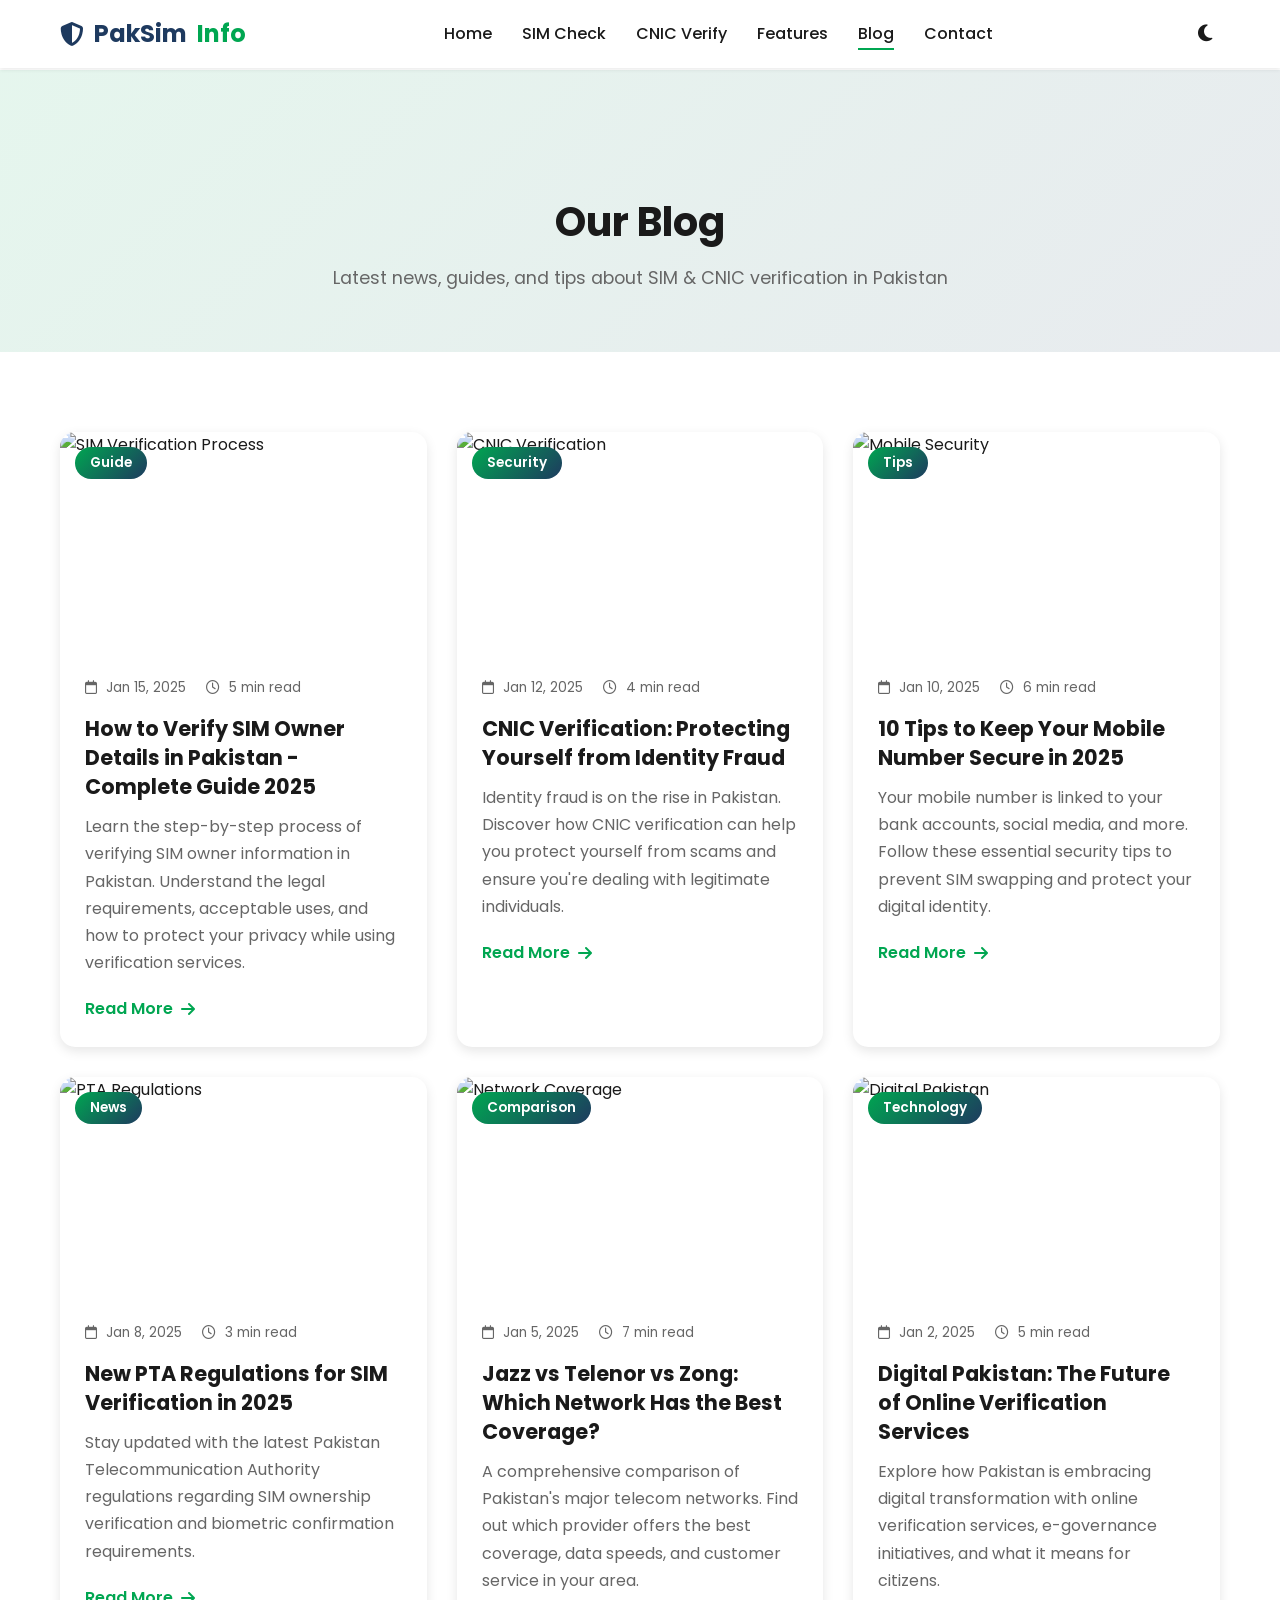
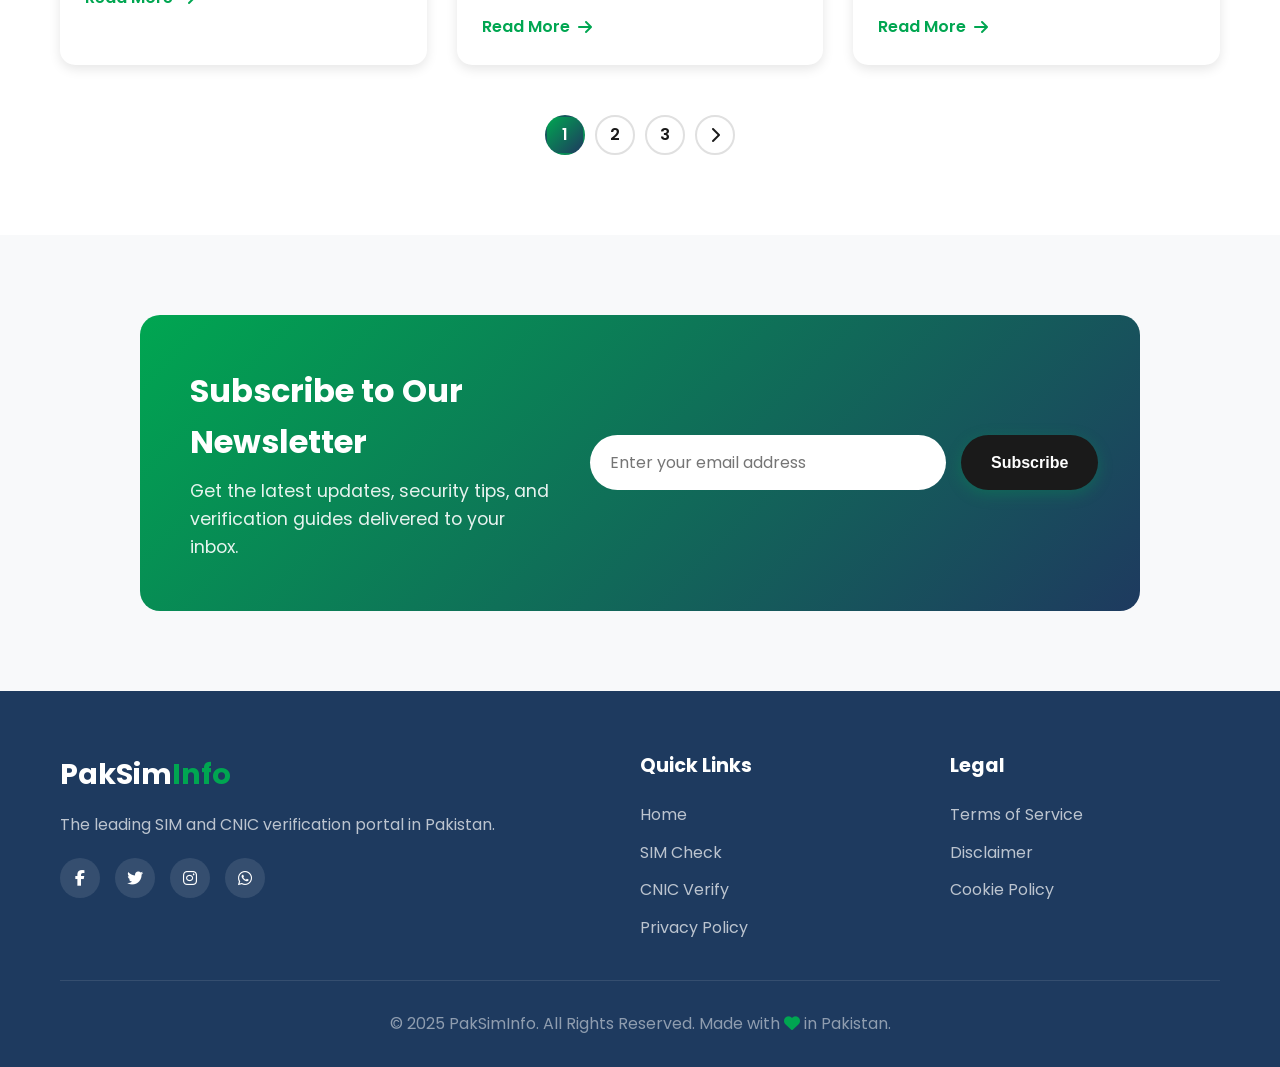
==== blog.html @ 17cde90c "Title: Add production-ready pages and improve website structure Key features implemented: - New blog" ====
<!DOCTYPE html>
<html lang="en">
<head>
    <meta charset="UTF-8">
    <meta name="viewport" content="width=device-width, initial-scale=1.0">
    <title>Blog - PakSimInfo - SIM & CNIC Verification Guide</title>
    <meta name="description" content="Read the latest articles about SIM verification, CNIC checks, mobile security, and digital identity in Pakistan.">
    <meta name="robots" content="index, follow">
    
    <!-- Open Graph Meta Tags -->
    <meta property="og:title" content="Blog - PakSimInfo">
    <meta property="og:description" content="Latest articles and guides about SIM and CNIC verification in Pakistan.">
    <meta property="og:type" content="website">
    <meta property="og:url" content="https://paksiminfo.pk/blog.html">
    
    <!-- Google Fonts -->
    <link href="https://fonts.googleapis.com/css2?family=Poppins:wght@300;400;500;600;700&display=swap" rel="stylesheet">
    
    <!-- Font Awesome -->
    <link rel="stylesheet" href="https://cdnjs.cloudflare.com/ajax/libs/font-awesome/6.4.0/css/all.min.css">
    
    <!-- Custom CSS -->
    <link rel="stylesheet" href="css/style.css">
    
    <!-- Canonical URL -->
    <link rel="canonical" href="https://paksiminfo.pk/blog.html">
</head>
<body>

    <!-- Header -->
    <header class="header">
        <div class="container">
            <nav class="navbar">
                <a href="index.html" class="logo">
                    <i class="fas fa-shield-alt"></i> PakSim<span>Info</span>
                </a>
                
                <ul class="nav-menu" id="navMenu">
                    <li><a href="index.html#home" class="nav-link">Home</a></li>
                    <li><a href="index.html#sim-check" class="nav-link">SIM Check</a></li>
                    <li><a href="index.html#cnic-check" class="nav-link">CNIC Verify</a></li>
                    <li><a href="index.html#features" class="nav-link">Features</a></li>
                    <li><a href="blog.html" class="nav-link active">Blog</a></li>
                    <li><a href="index.html#contact" class="nav-link">Contact</a></li>
                </ul>

                <div class="nav-actions">
                    <button class="theme-toggle" id="themeToggle" aria-label="Toggle Dark Mode">
                        <i class="fas fa-moon"></i>
                    </button>
                    <a href="index.html#sim-check" class="btn btn-primary mobile-only">Check Now</a>
                    <div class="hamburger" id="hamburger">
                        <span class="bar"></span>
                        <span class="bar"></span>
                        <span class="bar"></span>
                    </div>
                </div>
            </nav>
        </div>
    </header>

    <!-- Page Hero -->
    <section class="page-hero">
        <div class="container">
            <h1>Our Blog</h1>
            <p>Latest news, guides, and tips about SIM & CNIC verification in Pakistan</p>
        </div>
    </section>

    <!-- Blog Section -->
    <section class="section">
        <div class="container">
            <div class="blog-grid">
                <!-- Article 1 -->
                <article class="blog-card">
                    <div class="blog-image">
                        <img src="https://images.unsplash.com/photo-1556742049-0cfed4f6a45d?w=500&h=300&fit=crop" alt="SIM Verification Process">
                        <span class="blog-category">Guide</span>
                    </div>
                    <div class="blog-content">
                        <div class="blog-meta">
                            <span><i class="far fa-calendar"></i> Jan 15, 2025</span>
                            <span><i class="far fa-clock"></i> 5 min read</span>
                        </div>
                        <h3>How to Verify SIM Owner Details in Pakistan - Complete Guide 2025</h3>
                        <p>Learn the step-by-step process of verifying SIM owner information in Pakistan. Understand the legal requirements, acceptable uses, and how to protect your privacy while using verification services.</p>
                        <a href="#" class="read-more">Read More <i class="fas fa-arrow-right"></i></a>
                    </div>
                </article>

                <!-- Article 2 -->
                <article class="blog-card">
                    <div class="blog-image">
                        <img src="https://images.unsplash.com/photo-1581092921461-eab62e97a782?w=500&h=300&fit=crop" alt="CNIC Verification">
                        <span class="blog-category">Security</span>
                    </div>
                    <div class="blog-content">
                        <div class="blog-meta">
                            <span><i class="far fa-calendar"></i> Jan 12, 2025</span>
                            <span><i class="far fa-clock"></i> 4 min read</span>
                        </div>
                        <h3>CNIC Verification: Protecting Yourself from Identity Fraud</h3>
                        <p>Identity fraud is on the rise in Pakistan. Discover how CNIC verification can help you protect yourself from scams and ensure you're dealing with legitimate individuals.</p>
                        <a href="#" class="read-more">Read More <i class="fas fa-arrow-right"></i></a>
                    </div>
                </article>

                <!-- Article 3 -->
                <article class="blog-card">
                    <div class="blog-image">
                        <img src="https://images.unsplash.com/photo-1563986768609-322da13575f3?w=500&h=300&fit=crop" alt="Mobile Security">
                        <span class="blog-category">Tips</span>
                    </div>
                    <div class="blog-content">
                        <div class="blog-meta">
                            <span><i class="far fa-calendar"></i> Jan 10, 2025</span>
                            <span><i class="far fa-clock"></i> 6 min read</span>
                        </div>
                        <h3>10 Tips to Keep Your Mobile Number Secure in 2025</h3>
                        <p>Your mobile number is linked to your bank accounts, social media, and more. Follow these essential security tips to prevent SIM swapping and protect your digital identity.</p>
                        <a href="#" class="read-more">Read More <i class="fas fa-arrow-right"></i></a>
                    </div>
                </article>

                <!-- Article 4 -->
                <article class="blog-card">
                    <div class="blog-image">
                        <img src="https://images.unsplash.com/photo-1555421689-d68471e189f2?w=500&h=300&fit=crop" alt="PTA Regulations">
                        <span class="blog-category">News</span>
                    </div>
                    <div class="blog-content">
                        <div class="blog-meta">
                            <span><i class="far fa-calendar"></i> Jan 8, 2025</span>
                            <span><i class="far fa-clock"></i> 3 min read</span>
                        </div>
                        <h3>New PTA Regulations for SIM Verification in 2025</h3>
                        <p>Stay updated with the latest Pakistan Telecommunication Authority regulations regarding SIM ownership verification and biometric confirmation requirements.</p>
                        <a href="#" class="read-more">Read More <i class="fas fa-arrow-right"></i></a>
                    </div>
                </article>

                <!-- Article 5 -->
                <article class="blog-card">
                    <div class="blog-image">
                        <img src="https://images.unsplash.com/photo-1573166341631-98e8b3a3c1d7?w=500&h=300&fit=crop" alt="Network Coverage">
                        <span class="blog-category">Comparison</span>
                    </div>
                    <div class="blog-content">
                        <div class="blog-meta">
                            <span><i class="far fa-calendar"></i> Jan 5, 2025</span>
                            <span><i class="far fa-clock"></i> 7 min read</span>
                        </div>
                        <h3>Jazz vs Telenor vs Zong: Which Network Has the Best Coverage?</h3>
                        <p>A comprehensive comparison of Pakistan's major telecom networks. Find out which provider offers the best coverage, data speeds, and customer service in your area.</p>
                        <a href="#" class="read-more">Read More <i class="fas fa-arrow-right"></i></a>
                    </div>
                </article>

                <!-- Article 6 -->
                <article class="blog-card">
                    <div class="blog-image">
                        <img src="https://images.unsplash.com/photo-1563013544-824ae1b704d3?w=500&h=300&fit=crop" alt="Digital Pakistan">
                        <span class="blog-category">Technology</span>
                    </div>
                    <div class="blog-content">
                        <div class="blog-meta">
                            <span><i class="far fa-calendar"></i> Jan 2, 2025</span>
                            <span><i class="far fa-clock"></i> 5 min read</span>
                        </div>
                        <h3>Digital Pakistan: The Future of Online Verification Services</h3>
                        <p>Explore how Pakistan is embracing digital transformation with online verification services, e-governance initiatives, and what it means for citizens.</p>
                        <a href="#" class="read-more">Read More <i class="fas fa-arrow-right"></i></a>
                    </div>
                </article>
            </div>

            <!-- Pagination -->
            <div class="pagination">
                <a href="#" class="active">1</a>
                <a href="#">2</a>
                <a href="#">3</a>
                <a href="#"><i class="fas fa-chevron-right"></i></a>
            </div>
        </div>
    </section>

    <!-- Newsletter Section -->
    <section class="section bg-light">
        <div class="container">
            <div class="newsletter-box">
                <div class="newsletter-content">
                    <h2>Subscribe to Our Newsletter</h2>
                    <p>Get the latest updates, security tips, and verification guides delivered to your inbox.</p>
                </div>
                <form class="newsletter-form">
                    <input type="email" placeholder="Enter your email address" required>
                    <button type="submit" class="btn btn-primary">Subscribe</button>
                </form>
            </div>
        </div>
    </section>

    <!-- Footer -->
    <footer class="footer">
        <div class="container">
            <div class="footer-content">
                <div class="footer-logo">
                    <h3>PakSim<span>Info</span></h3>
                    <p>The leading SIM and CNIC verification portal in Pakistan.</p>
                    <div class="social-links">
                        <a href="#"><i class="fab fa-facebook-f"></i></a>
                        <a href="#"><i class="fab fa-twitter"></i></a>
                        <a href="#"><i class="fab fa-instagram"></i></a>
                        <a href="#"><i class="fab fa-whatsapp"></i></a>
                    </div>
                </div>
                
                <div class="footer-links">
                    <h4>Quick Links</h4>
                    <ul>
                        <li><a href="index.html#home">Home</a></li>
                        <li><a href="index.html#sim-check">SIM Check</a></li>
                        <li><a href="index.html#cnic-check">CNIC Verify</a></li>
                        <li><a href="privacy-policy.html">Privacy Policy</a></li>
                    </ul>
                </div>
                
                <div class="footer-links">
                    <h4>Legal</h4>
                    <ul>
                        <li><a href="terms-of-service.html">Terms of Service</a></li>
                        <li><a href="#">Disclaimer</a></li>
                        <li><a href="#">Cookie Policy</a></li>
                    </ul>
                </div>
            </div>
            <div class="footer-bottom">
                <p>&copy; 2025 PakSimInfo. All Rights Reserved. Made with <i class="fas fa-heart"></i> in Pakistan.</p>
            </div>
        </div>
    </footer>

    <!-- JavaScript -->
    <script src="js/main.js"></script>
</body>
</html>
---- css/style.css ----
/* ===================================
   CSS Variables & Reset
   =================================== */
:root {
    --primary-color: #00a651;
    --primary-dark: #008f45;
    --secondary-color: #1e3a5f;
    --accent-color: #ffc107;
    --text-dark: #1a1a1a;
    --text-light: #666666;
    --bg-light: #f8f9fa;
    --bg-white: #ffffff;
    --border-color: #e0e0e0;
    --shadow-sm: 0 2px 4px rgba(0,0,0,0.08);
    --shadow-md: 0 4px 12px rgba(0,0,0,0.1);
    --shadow-lg: 0 8px 24px rgba(0,0,0,0.12);
    --gradient-primary: linear-gradient(135deg, var(--primary-color), var(--secondary-color));
    --transition: all 0.3s ease;
}

[data-theme="dark"] {
    --text-dark: #f0f0f0;
    --text-light: #b0b0b0;
    --bg-light: #1a1a2e;
    --bg-white: #16213e;
    --border-color: #2d2d44;
    --shadow-sm: 0 2px 4px rgba(0,0,0,0.3);
    --shadow-md: 0 4px 12px rgba(0,0,0,0.4);
    --shadow-lg: 0 8px 24px rgba(0,0,0,0.5);
}

* {
    margin: 0;
    padding: 0;
    box-sizing: border-box;
}

html {
    scroll-behavior: smooth;
}

body {
    font-family: 'Poppins', sans-serif;
    color: var(--text-dark);
    background-color: var(--bg-white);
    line-height: 1.6;
    transition: var(--transition);
}

.container {
    max-width: 1200px;
    margin: 0 auto;
    padding: 0 20px;
}

img {
    max-width: 100%;
    height: auto;
}

a {
    text-decoration: none;
    color: inherit;
}

ul {
    list-style: none;
}

/* ===================================
   Buttons
   =================================== */
.btn {
    display: inline-block;
    padding: 12px 30px;
    border-radius: 50px;
    font-weight: 600;
    font-size: 1rem;
    cursor: pointer;
    transition: var(--transition);
    border: none;
    text-align: center;
}

.btn-primary {
    background: var(--gradient-primary);
    color: white;
    box-shadow: 0 4px 15px rgba(0, 166, 81, 0.3);
}

.btn-primary:hover {
    transform: translateY(-2px);
    box-shadow: 0 6px 20px rgba(0, 166, 81, 0.4);
}

.btn-outline {
    background: transparent;
    border: 2px solid var(--primary-color);
    color: var(--primary-color);
}

.btn-outline:hover {
    background: var(--primary-color);
    color: white;
}

.btn-block {
    width: 100%;
    display: block;
}

.btn-sm {
    padding: 8px 20px;
    font-size: 0.9rem;
}

/* ===================================
   Header & Navigation
   =================================== */
.header {
    background: var(--bg-white);
    box-shadow: var(--shadow-sm);
    position: fixed;
    width: 100%;
    top: 0;
    z-index: 1000;
    transition: var(--transition);
}

.navbar {
    display: flex;
    justify-content: space-between;
    align-items: center;
    padding: 15px 0;
}

.logo {
    font-size: 1.5rem;
    font-weight: 700;
    color: var(--secondary-color);
    display: flex;
    align-items: center;
    gap: 10px;
}

.logo span {
    color: var(--primary-color);
}

.nav-menu {
    display: flex;
    gap: 30px;
}

.nav-link {
    font-weight: 500;
    color: var(--text-dark);
    transition: var(--transition);
    position: relative;
}

.nav-link::after {
    content: '';
    position: absolute;
    bottom: -5px;
    left: 0;
    width: 0;
    height: 2px;
    background: var(--primary-color);
    transition: var(--transition);
}

.nav-link:hover::after,
.nav-link.active::after {
    width: 100%;
}

.nav-link:hover {
    color: var(--primary-color);
}

.nav-actions {
    display: flex;
    align-items: center;
    gap: 15px;
}

.theme-toggle {
    background: none;
    border: none;
    font-size: 1.2rem;
    color: var(--text-dark);
    cursor: pointer;
    padding: 8px;
    border-radius: 50%;
    transition: var(--transition);
}

.theme-toggle:hover {
    background: var(--bg-light);
}

.hamburger {
    display: none;
    flex-direction: column;
    cursor: pointer;
    gap: 5px;
}

.bar {
    width: 25px;
    height: 3px;
    background: var(--text-dark);
    transition: var(--transition);
}

.mobile-only {
    display: none;
}

/* ===================================
   Hero Section
   =================================== */
.hero {
    padding: 140px 0 80px;
    background: linear-gradient(135deg, rgba(0, 166, 81, 0.05), rgba(30, 58, 95, 0.05));
}

.hero .container {
    display: grid;
    grid-template-columns: 1fr 1fr;
    gap: 50px;
    align-items: center;
}

.hero-content h1 {
    font-size: 3rem;
    line-height: 1.2;
    margin-bottom: 20px;
    color: var(--text-dark);
}

.highlight {
    color: var(--primary-color);
    background: linear-gradient(135deg, var(--primary-color), var(--secondary-color));
    -webkit-background-clip: text;
    -webkit-text-fill-color: transparent;
}

.hero-content p {
    font-size: 1.1rem;
    color: var(--text-light);
    margin-bottom: 30px;
}

.hero-buttons {
    display: flex;
    gap: 15px;
    margin-bottom: 50px;
}

.stats {
    display: flex;
    gap: 40px;
}

.stat-item h3 {
    font-size: 2rem;
    color: var(--primary-color);
    font-weight: 700;
}

.stat-item p {
    font-size: 0.9rem;
    color: var(--text-light);
}

.hero-image img {
    animation: float 3s ease-in-out infinite;
}

@keyframes float {
    0%, 100% { transform: translateY(0); }
    50% { transform: translateY(-20px); }
}

/* Fade In Animations */
.fade-in {
    opacity: 0;
    transform: translateY(30px);
    animation: fadeInUp 0.8s ease forwards;
}

.delay-1 { animation-delay: 0.2s; }
.delay-2 { animation-delay: 0.4s; }
.delay-3 { animation-delay: 0.6s; }

@keyframes fadeInUp {
    to {
        opacity: 1;
        transform: translateY(0);
    }
}

/* ===================================
   Sections General
   =================================== */
.section {
    padding: 80px 0;
}

.bg-light {
    background: var(--bg-light);
}

.section-header {
    text-align: center;
    margin-bottom: 50px;
}

.section-header h2 {
    font-size: 2.5rem;
    color: var(--text-dark);
    margin-bottom: 15px;
}

.section-header p {
    color: var(--text-light);
    font-size: 1.1rem;
}

/* ===================================
   Checker Cards (SIM & CNIC)
   =================================== */
.checker-card {
    background: var(--bg-white);
    border-radius: 20px;
    box-shadow: var(--shadow-lg);
    padding: 40px;
    max-width: 600px;
    margin: 0 auto;
}

.card-header {
    display: flex;
    gap: 20px;
    margin-bottom: 30px;
    border-bottom: 2px solid var(--border-color);
    padding-bottom: 15px;
}

.tab-btn {
    padding: 10px 25px;
    cursor: pointer;
    font-weight: 600;
    color: var(--text-light);
    border-radius: 10px;
    transition: var(--transition);
}

.tab-btn.active {
    background: var(--gradient-primary);
    color: white;
}

.checker-form {
    display: flex;
    flex-direction: column;
    gap: 20px;
}

.input-group {
    display: flex;
    flex-direction: column;
    gap: 8px;
}

.input-group label {
    font-weight: 600;
    color: var(--text-dark);
}

.input-wrapper {
    display: flex;
    align-items: center;
    border: 2px solid var(--border-color);
    border-radius: 10px;
    overflow: hidden;
    transition: var(--transition);
}

.input-wrapper:focus-within {
    border-color: var(--primary-color);
    box-shadow: 0 0 0 3px rgba(0, 166, 81, 0.1);
}

.prefix {
    background: var(--bg-light);
    padding: 15px;
    font-weight: 600;
    color: var(--text-dark);
    border-right: 1px solid var(--border-color);
}

.input-wrapper input {
    flex: 1;
    border: none;
    padding: 15px;
    font-size: 1rem;
    font-family: inherit;
    outline: none;
    color: var(--text-dark);
    background: transparent;
}

.help-text {
    font-size: 0.85rem;
    color: var(--text-light);
}

.error-msg {
    color: #dc3545;
    font-size: 0.85rem;
    min-height: 20px;
}

.captcha-box {
    background: var(--bg-light);
    padding: 15px;
    border-radius: 10px;
    display: flex;
    flex-direction: column;
    gap: 10px;
}

.captcha-question {
    font-weight: 700;
    font-size: 1.1rem;
    color: var(--text-dark);
    letter-spacing: 2px;
}

.captcha-box input {
    padding: 12px;
    border: 2px solid var(--border-color);
    border-radius: 8px;
    font-size: 1rem;
    font-family: inherit;
    outline: none;
}

.checkbox-group {
    display: flex;
    align-items: flex-start;
    gap: 10px;
}

.checkbox-group input[type="checkbox"] {
    width: 20px;
    height: 20px;
    cursor: pointer;
}

.checkbox-group label {
    font-size: 0.9rem;
    color: var(--text-light);
    cursor: pointer;
}

/* Loading State */
.loading-state {
    text-align: center;
    padding: 40px;
}

.spinner {
    width: 50px;
    height: 50px;
    border: 4px solid var(--border-color);
    border-top-color: var(--primary-color);
    border-radius: 50%;
    margin: 0 auto 20px;
    animation: spin 1s linear infinite;
}

@keyframes spin {
    to { transform: rotate(360deg); }
}

/* Result State */
.result-state {
    animation: slideDown 0.5s ease;
}

@keyframes slideDown {
    from {
        opacity: 0;
        transform: translateY(-20px);
    }
    to {
        opacity: 1;
        transform: translateY(0);
    }
}

.result-header {
    background: linear-gradient(135deg, var(--primary-color), var(--secondary-color));
    color: white;
    padding: 15px;
    border-radius: 10px;
    text-align: center;
    font-weight: 600;
    margin-bottom: 25px;
    display: flex;
    align-items: center;
    justify-content: center;
    gap: 10px;
}

.result-grid {
    display: grid;
    grid-template-columns: repeat(2, 1fr);
    gap: 20px;
    margin-bottom: 25px;
}

.result-item {
    background: var(--bg-light);
    padding: 15px;
    border-radius: 10px;
}

.result-item .label {
    display: block;
    font-size: 0.85rem;
    color: var(--text-light);
    margin-bottom: 5px;
}

.result-item .value {
    font-weight: 600;
    color: var(--text-dark);
    font-size: 1rem;
}

.status-active {
    color: var(--primary-color);
}

/* CNIC Card Display */
.cnic-card-display {
    background: linear-gradient(135deg, #f0fdf4, #ecfdf5);
    border: 2px solid var(--primary-color);
    border-radius: 15px;
    padding: 25px;
    margin-top: 20px;
}

.cnic-header {
    display: flex;
    align-items: center;
    gap: 15px;
    border-bottom: 2px solid var(--primary-color);
    padding-bottom: 15px;
    margin-bottom: 20px;
}

.emblem {
    width: 50px;
    height: 50px;
}

.cnic-title h4 {
    font-size: 1rem;
    color: var(--secondary-color);
}

.cnic-title p {
    font-size: 0.85rem;
    color: var(--text-light);
}

.cnic-row {
    display: flex;
    justify-content: space-between;
    padding: 10px 0;
    border-bottom: 1px dashed var(--border-color);
}

.cnic-row:last-child {
    border-bottom: none;
}

.cnic-row span {
    color: var(--text-light);
    font-size: 0.9rem;
}

.cnic-row strong {
    color: var(--text-dark);
    font-size: 0.95rem;
}

/* ===================================
   Features Section
   =================================== */
.features-grid {
    display: grid;
    grid-template-columns: repeat(auto-fit, minmax(250px, 1fr));
    gap: 30px;
}

.feature-card {
    background: var(--bg-white);
    padding: 30px;
    border-radius: 15px;
    box-shadow: var(--shadow-md);
    text-align: center;
    transition: var(--transition);
}

.feature-card:hover {
    transform: translateY(-10px);
    box-shadow: var(--shadow-lg);
}

.icon-box {
    width: 70px;
    height: 70px;
    background: linear-gradient(135deg, var(--primary-color), var(--secondary-color));
    border-radius: 50%;
    display: flex;
    align-items: center;
    justify-content: center;
    margin: 0 auto 20px;
    color: white;
    font-size: 1.5rem;
}

.feature-card h3 {
    margin-bottom: 15px;
    color: var(--text-dark);
}

.feature-card p {
    color: var(--text-light);
    font-size: 0.95rem;
}

/* ===================================
   FAQ Section
   =================================== */
.faq-container {
    max-width: 800px;
    margin: 0 auto;
}

.faq-item {
    background: var(--bg-white);
    border-radius: 10px;
    margin-bottom: 15px;
    box-shadow: var(--shadow-sm);
    overflow: hidden;
}

.faq-question {
    padding: 20px;
    display: flex;
    justify-content: space-between;
    align-items: center;
    cursor: pointer;
    transition: var(--transition);
}

.faq-question:hover {
    background: var(--bg-light);
}

.faq-question h3 {
    font-size: 1.1rem;
    color: var(--text-dark);
    font-weight: 600;
}

.faq-question i {
    color: var(--primary-color);
    transition: var(--transition);
}

.faq-item.active .faq-question i {
    transform: rotate(180deg);
}

.faq-answer {
    max-height: 0;
    overflow: hidden;
    transition: max-height 0.3s ease;
}

.faq-item.active .faq-answer {
    max-height: 200px;
}

.faq-answer p {
    padding: 0 20px 20px;
    color: var(--text-light);
}

/* ===================================
   Contact Section
   =================================== */
.contact-wrapper {
    display: grid;
    grid-template-columns: 1fr 1fr;
    gap: 50px;
    max-width: 1000px;
    margin: 0 auto;
}

.contact-info {
    display: flex;
    flex-direction: column;
    gap: 30px;
}

.info-item {
    display: flex;
    gap: 20px;
    align-items: flex-start;
}

.info-item i {
    width: 50px;
    height: 50px;
    background: linear-gradient(135deg, var(--primary-color), var(--secondary-color));
    border-radius: 50%;
    display: flex;
    align-items: center;
    justify-content: center;
    color: white;
    font-size: 1.2rem;
}

.info-item h4 {
    color: var(--text-dark);
    margin-bottom: 5px;
}

.info-item p {
    color: var(--text-light);
}

.contact-form {
    display: flex;
    flex-direction: column;
    gap: 20px;
}

.contact-form input,
.contact-form textarea {
    padding: 15px;
    border: 2px solid var(--border-color);
    border-radius: 10px;
    font-family: inherit;
    font-size: 1rem;
    outline: none;
    transition: var(--transition);
    background: var(--bg-white);
    color: var(--text-dark);
}

.contact-form input:focus,
.contact-form textarea:focus {
    border-color: var(--primary-color);
}

/* ===================================
   Footer
   =================================== */
.footer {
    background: var(--secondary-color);
    color: white;
    padding: 60px 0 30px;
}

.footer-content {
    display: grid;
    grid-template-columns: 2fr 1fr 1fr;
    gap: 40px;
    margin-bottom: 40px;
}

.footer-logo h3 {
    font-size: 1.8rem;
    margin-bottom: 15px;
}

.footer-logo h3 span {
    color: var(--primary-color);
}

.footer-logo p {
    color: rgba(255,255,255,0.7);
    margin-bottom: 20px;
}

.social-links {
    display: flex;
    gap: 15px;
}

.social-links a {
    width: 40px;
    height: 40px;
    background: rgba(255,255,255,0.1);
    border-radius: 50%;
    display: flex;
    align-items: center;
    justify-content: center;
    transition: var(--transition);
}

.social-links a:hover {
    background: var(--primary-color);
    transform: translateY(-3px);
}

.footer-links h4 {
    margin-bottom: 20px;
    font-size: 1.2rem;
}

.footer-links ul {
    display: flex;
    flex-direction: column;
    gap: 12px;
}

.footer-links a {
    color: rgba(255,255,255,0.7);
    transition: var(--transition);
}

.footer-links a:hover {
    color: var(--primary-color);
    padding-left: 5px;
}

.footer-bottom {
    text-align: center;
    padding-top: 30px;
    border-top: 1px solid rgba(255,255,255,0.1);
    color: rgba(255,255,255,0.5);
}

.footer-bottom i {
    color: var(--primary-color);
}

/* ===================================
   Toast Notification
   =================================== */
.toast {
    position: fixed;
    bottom: 30px;
    right: 30px;
    background: var(--secondary-color);
    color: white;
    padding: 15px 25px;
    border-radius: 10px;
    box-shadow: var(--shadow-lg);
    transform: translateX(150%);
    transition: transform 0.3s ease;
    z-index: 2000;
}

.toast.show {
    transform: translateX(0);
}

/* ===================================
   Responsive Design
   =================================== */
@media (max-width: 992px) {
    .hero .container {
        grid-template-columns: 1fr;
        text-align: center;
    }
    
    .hero-content h1 {
        font-size: 2.5rem;
    }
    
    .hero-buttons {
        justify-content: center;
    }
    
    .stats {
        justify-content: center;
    }
    
    .hero-image {
        order: -1;
    }
    
    .contact-wrapper {
        grid-template-columns: 1fr;
    }
    
    .footer-content {
        grid-template-columns: 1fr 1fr;
    }
}

@media (max-width: 768px) {
    .nav-menu {
        position: fixed;
        top: 70px;
        left: -100%;
        width: 100%;
        background: var(--bg-white);
        flex-direction: column;
        padding: 30px;
        box-shadow: var(--shadow-md);
        transition: var(--transition);
        gap: 20px;
    }
    
    .nav-menu.active {
        left: 0;
    }
    
    .hamburger {
        display: flex;
    }
    
    .hamburger.active .bar:nth-child(1) {
        transform: rotate(45deg) translate(5px, 5px);
    }
    
    .hamburger.active .bar:nth-child(2) {
        opacity: 0;
    }
    
    .hamburger.active .bar:nth-child(3) {
        transform: rotate(-45deg) translate(7px, -6px);
    }
    
    .mobile-only {
        display: inline-block;
        padding: 8px 20px;
        font-size: 0.9rem;
    }
    
    .hero {
        padding: 100px 0 50px;
    }
    
    .hero-content h1 {
        font-size: 2rem;
    }
    
    .section-header h2 {
        font-size: 2rem;
    }
    
    .checker-card {
        padding: 25px;
    }
    
    .result-grid {
        grid-template-columns: 1fr;
    }
    
    .features-grid {
        grid-template-columns: 1fr;
    }
    
    .footer-content {
        grid-template-columns: 1fr;
        text-align: center;
    }
    
    .social-links {
        justify-content: center;
    }
}

@media (max-width: 480px) {
    .hero-content h1 {
        font-size: 1.8rem;
    }
    
    .hero-buttons {
        flex-direction: column;
    }
    
    .btn {
        width: 100%;
    }
    
    .stats {
        flex-direction: column;
        gap: 20px;
    }
    
    .card-header {
        flex-direction: column;
        gap: 10px;
    }
    
    .tab-btn {
        text-align: center;
    }
}

/* ===================================
   Page Hero (for inner pages)
   =================================== */
.page-hero {
    background: linear-gradient(135deg, rgba(0, 166, 81, 0.1), rgba(30, 58, 95, 0.1));
    padding: 120px 0 60px;
    text-align: center;
    margin-top: 70px;
}

.page-hero h1 {
    font-size: 2.5rem;
    color: var(--text-dark);
    margin-bottom: 10px;
}

.page-hero p {
    color: var(--text-light);
    font-size: 1.1rem;
}

/* ===================================
   Policy Content (Privacy, Terms)
   =================================== */
.policy-content {
    max-width: 900px;
    margin: 0 auto;
    background: var(--bg-white);
    padding: 40px;
    border-radius: 20px;
    box-shadow: var(--shadow-md);
}

.policy-section {
    margin-bottom: 40px;
}

.policy-section h2 {
    font-size: 1.8rem;
    color: var(--primary-color);
    margin-bottom: 20px;
    padding-bottom: 10px;
    border-bottom: 2px solid var(--border-color);
}

.policy-section h3 {
    font-size: 1.3rem;
    color: var(--secondary-color);
    margin: 25px 0 15px;
}

.policy-section p {
    color: var(--text-light);
    line-height: 1.8;
    margin-bottom: 15px;
}

.policy-section ul {
    list-style: disc;
    padding-left: 25px;
    margin-bottom: 15px;
}

.policy-section li {
    color: var(--text-light);
    margin-bottom: 10px;
    line-height: 1.7;
}

.highlight-box {
    background: linear-gradient(135deg, rgba(0, 166, 81, 0.05), rgba(30, 58, 95, 0.05));
    border-left: 4px solid var(--primary-color);
    padding: 25px;
    border-radius: 10px;
    margin-top: 30px;
}

.highlight-box.warning {
    border-left-color: #ffc107;
    background: linear-gradient(135deg, rgba(255, 193, 7, 0.1), rgba(255, 152, 0, 0.05));
}

.highlight-box i {
    margin-right: 10px;
    color: var(--primary-color);
}

.highlight-box.warning i {
    color: #f57c00;
}

/* ===================================
   Blog Section
   =================================== */
.blog-grid {
    display: grid;
    grid-template-columns: repeat(auto-fit, minmax(350px, 1fr));
    gap: 30px;
    margin-bottom: 50px;
}

.blog-card {
    background: var(--bg-white);
    border-radius: 15px;
    overflow: hidden;
    box-shadow: var(--shadow-md);
    transition: var(--transition);
}

.blog-card:hover {
    transform: translateY(-10px);
    box-shadow: var(--shadow-lg);
}

.blog-image {
    position: relative;
    height: 220px;
    overflow: hidden;
}

.blog-image img {
    width: 100%;
    height: 100%;
    object-fit: cover;
    transition: var(--transition);
}

.blog-card:hover .blog-image img {
    transform: scale(1.1);
}

.blog-category {
    position: absolute;
    top: 15px;
    left: 15px;
    background: var(--gradient-primary);
    color: white;
    padding: 5px 15px;
    border-radius: 20px;
    font-size: 0.85rem;
    font-weight: 600;
}

.blog-content {
    padding: 25px;
}

.blog-meta {
    display: flex;
    gap: 20px;
    margin-bottom: 15px;
    font-size: 0.85rem;
    color: var(--text-light);
}

.blog-meta i {
    margin-right: 5px;
}

.blog-content h3 {
    font-size: 1.3rem;
    color: var(--text-dark);
    margin-bottom: 12px;
    line-height: 1.4;
}

.blog-content p {
    color: var(--text-light);
    line-height: 1.7;
    margin-bottom: 20px;
}

.read-more {
    display: inline-flex;
    align-items: center;
    gap: 8px;
    color: var(--primary-color);
    font-weight: 600;
    transition: var(--transition);
}

.read-more:hover {
    gap: 12px;
    color: var(--primary-dark);
}

/* Pagination */
.pagination {
    display: flex;
    justify-content: center;
    gap: 10px;
    margin-top: 40px;
}

.pagination a {
    width: 40px;
    height: 40px;
    display: flex;
    align-items: center;
    justify-content: center;
    border-radius: 50%;
    background: var(--bg-white);
    color: var(--text-dark);
    border: 2px solid var(--border-color);
    transition: var(--transition);
    font-weight: 600;
}

.pagination a:hover,
.pagination a.active {
    background: var(--gradient-primary);
    color: white;
    border-color: transparent;
}

/* Newsletter */
.newsletter-box {
    background: var(--gradient-primary);
    padding: 50px;
    border-radius: 20px;
    display: flex;
    align-items: center;
    justify-content: space-between;
    gap: 40px;
    max-width: 1000px;
    margin: 0 auto;
}

.newsletter-content h2 {
    color: white;
    font-size: 2rem;
    margin-bottom: 10px;
}

.newsletter-content p {
    color: rgba(255, 255, 255, 0.9);
    font-size: 1.1rem;
}

.newsletter-form {
    display: flex;
    gap: 15px;
    flex: 1;
    max-width: 500px;
}

.newsletter-form input {
    flex: 1;
    padding: 15px 20px;
    border-radius: 50px;
    border: none;
    font-family: inherit;
    font-size: 1rem;
    outline: none;
}

.newsletter-form button {
    background: var(--text-dark);
    color: white;
    border: none;
    padding: 15px 30px;
    border-radius: 50px;
    font-weight: 600;
    cursor: pointer;
    transition: var(--transition);
}

.newsletter-form button:hover {
    transform: translateY(-2px);
    box-shadow: 0 6px 20px rgba(0, 0, 0, 0.3);
}

/* ===================================
   Responsive for Policy Pages
   =================================== */
@media (max-width: 768px) {
    .policy-content {
        padding: 25px;
    }

    .policy-section h2 {
        font-size: 1.5rem;
    }

    .policy-section h3 {
        font-size: 1.1rem;
    }

    .blog-grid {
        grid-template-columns: 1fr;
    }

    .newsletter-box {
        flex-direction: column;
        text-align: center;
        padding: 30px;
    }

    .newsletter-form {
        flex-direction: column;
        width: 100%;
        max-width: none;
    }

    .newsletter-form button {
        width: 100%;
    }
}

/* Print Styles */
@media print {
    .header,
    .hero,
    .features,
    .faq,
    .contact,
    .footer,
    .theme-toggle,
    .hamburger {
        display: none !important;
    }
    
    .checker-card {
        box-shadow: none;
        border: 1px solid #ddd;
    }
    
    body {
        background: white;
        color: black;
    }
}
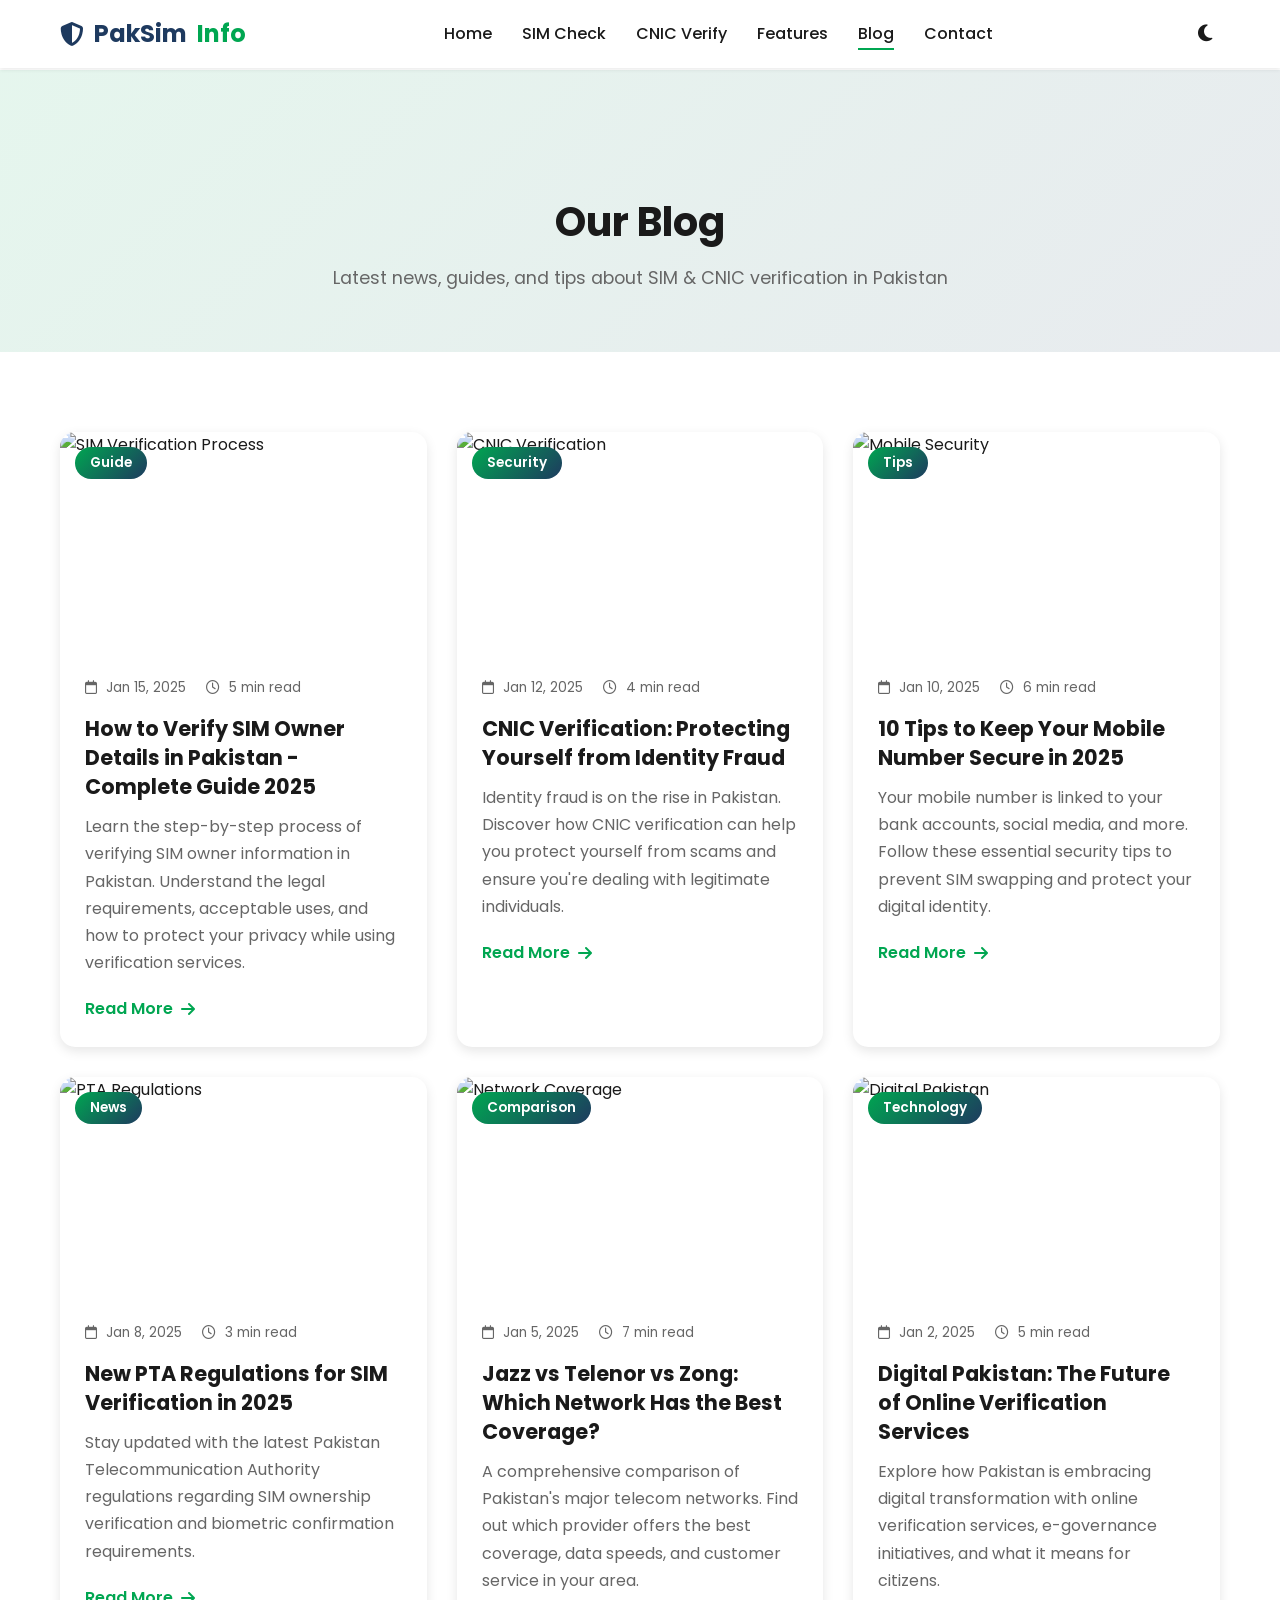
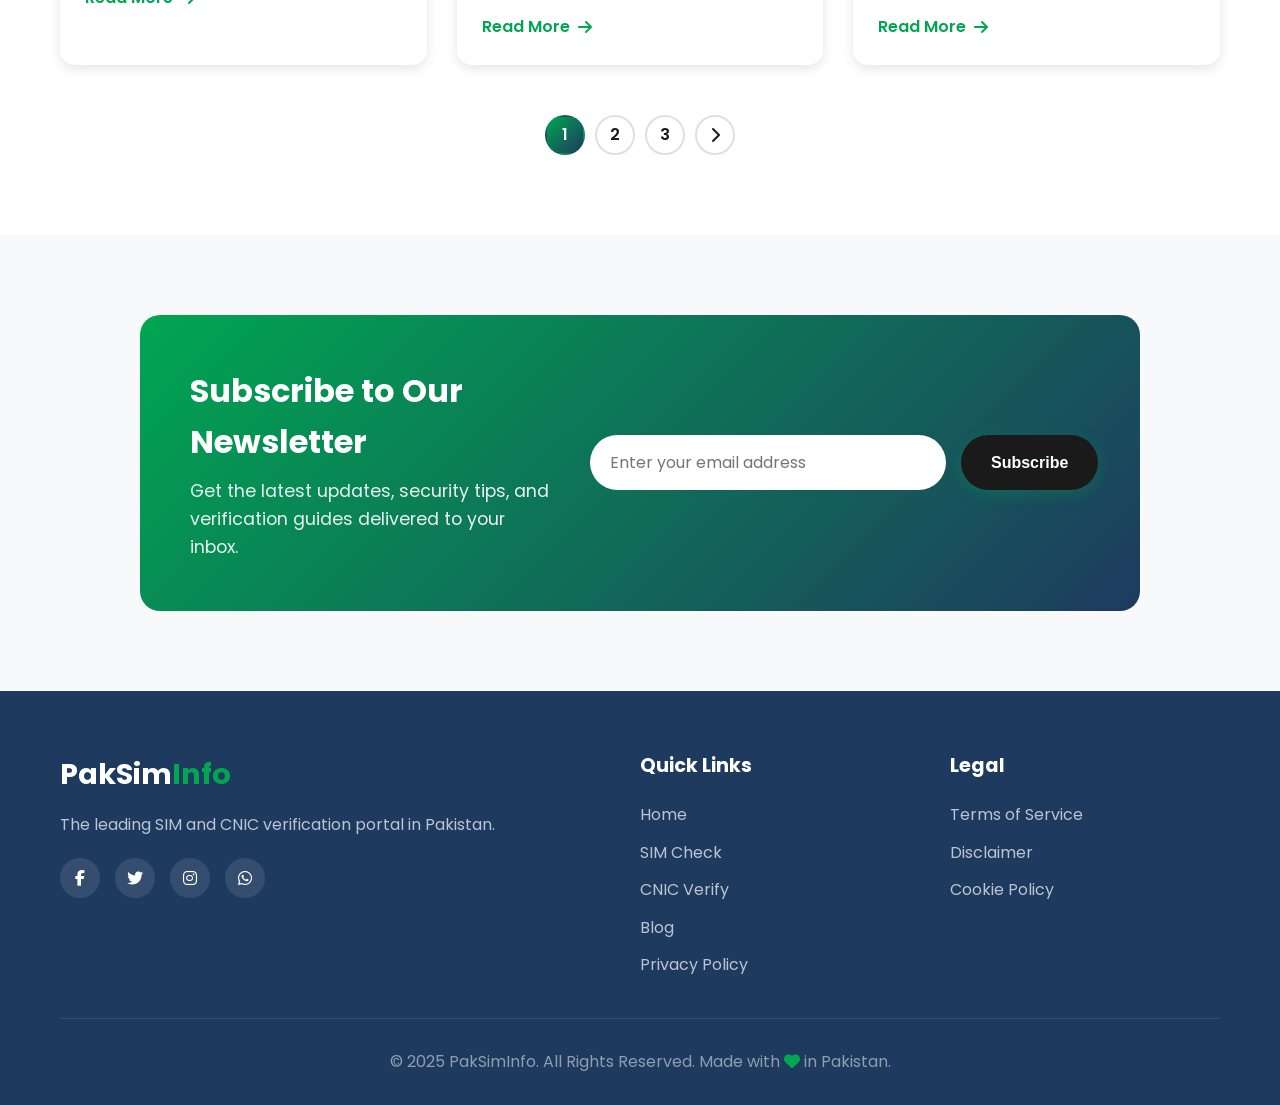
==== commit 098b9c5a: "update branch" ====
--- a/blog.html
+++ b/blog.html
@@ -221,6 +221,7 @@
                         <li><a href="index.html#home">Home</a></li>
                         <li><a href="index.html#sim-check">SIM Check</a></li>
                         <li><a href="index.html#cnic-check">CNIC Verify</a></li>
+                        <li><a href="blog.html">Blog</a></li>
                         <li><a href="privacy-policy.html">Privacy Policy</a></li>
                     </ul>
                 </div>
